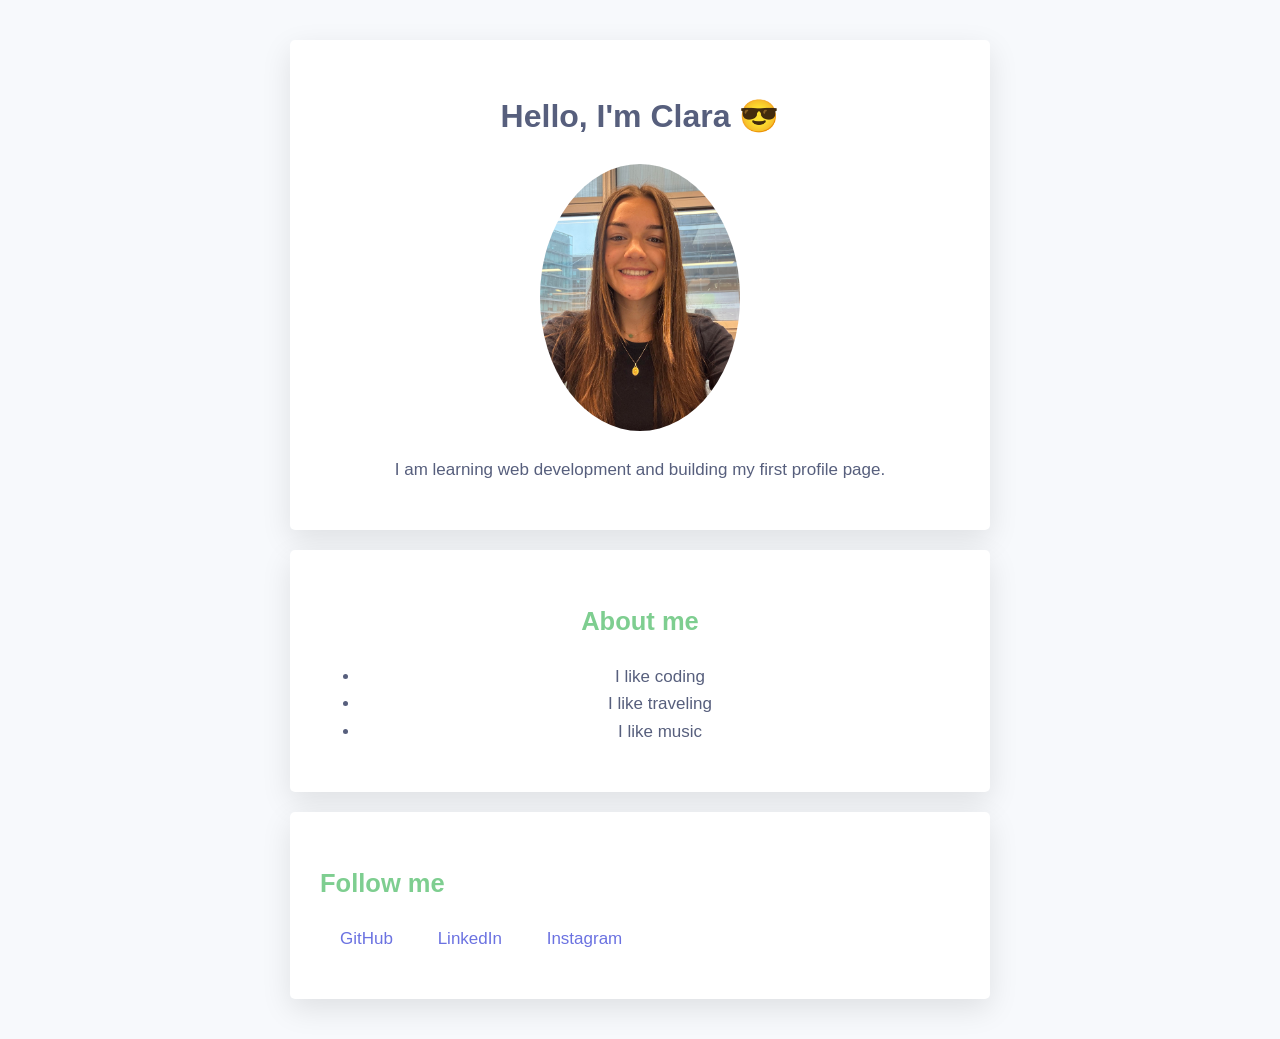
==== index.html @ 96c60b5c "Add files via upload" ====
<!DOCTYPE html>
<html>
<head>
  <title>My profile</title>
  <meta name="description" content="This is my profile page">
  <meta charset="utf-8">
  <link rel="stylesheet" href="style.css">
</head>
  

<body>

<div class="container">

  <div class="card-white text-center">
    <h1>Hello, I'm Clara 😎</h1>
    <img src="images/clara.jpg" alt="Clara profile picture" class="img-circle">
    <p>I am learning web development and building my first profile page.</p>
  </div>

  <div class="card-white text-center">
    <h2>About me</h2>
    <ul>
      <li>I like coding</li>
      <li>I like traveling</li>
      <li>I like music</li>
    </ul>
  </div>

  <div class="card-white">
  <h2>Follow me</h2>
  <ul class="list-inline">
    <li>
      <a href="https://github.com/" target="_blank">GitHub</a>
    </li>
    <li>
      <a href="https://www.linkedin.com/" target="_blank">LinkedIn</a>
    </li>
    <li>
      <a href="https://www.instagram.com/" target="_blank">Instagram</a>
    </li>
  </ul>
</div>

</div>

</body>
</html>
---- style.css ----
body {
  background-color: #F7F9FC;
  color: #575F7D;
  font-family: Arial, sans-serif;
  font-size: 17px;
  line-height: 1.6;
}

h1, h2, h3 {
  font-family: Helvetica, sans-serif;
}

h1 {
  font-size: 32px;
}

h2 {
  color: #7ECE90;
}

a {
  color: #6B72E1;
  text-decoration: none;
}

a:hover {
  color: black;
}

img {
  width: 200px;
}
@media (max-width: 960px) {
  .container {
    width: 700px;
  }
}

@media (max-width: 720px) {
  .container {
    width: 500px;
  }
}

@media (max-width: 540px) {
  .container {
    width: 300px;
  }
}
.container {
  width: 700px;
  margin: 40px auto;
}

.card-white {
  background: white;
  padding: 30px;
  margin: 20px 0;
  border-radius: 5px;
  box-shadow: 0px 10px 30px rgba(0,0,0,0.1);
}
.img-circle {
  border-radius: 50%;
}
.text-center {
  text-align: center;
}
.btn-blue {
  background-color: #6B72E1;
  color: white;
  padding: 15px 20px;
  border-radius: 5px;
  display: inline-block;
}

.btn-blue:hover {
  background-color: black;
  color: white;
}
.list-inline {
  list-style: none;
  padding-left: 0px;
}

.list-inline > li {
  display: inline;
  padding: 0px 20px;
}
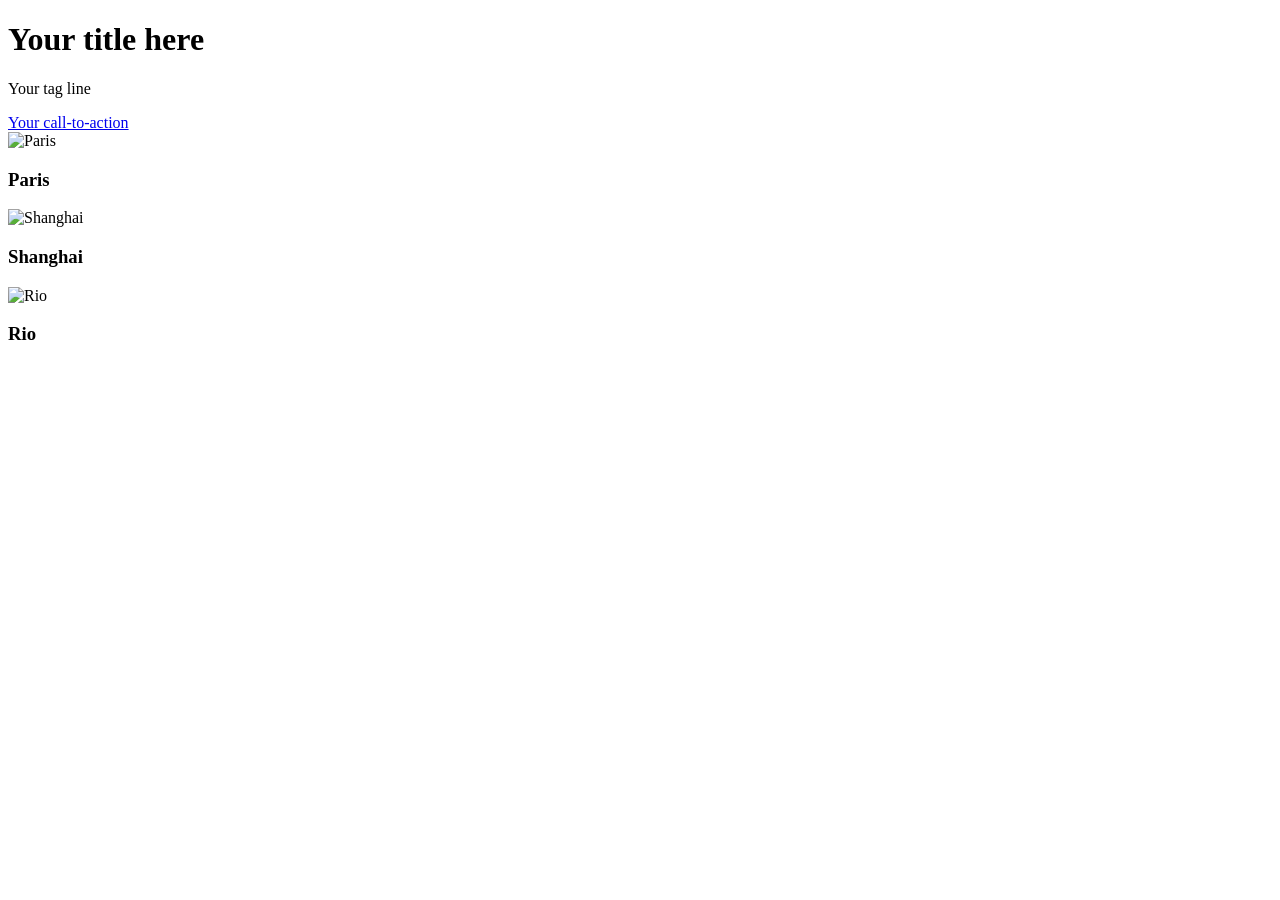
==== commit 8abd90d7: "Update index.html" ====
--- a/index.html
+++ b/index.html
@@ -1,46 +1,45 @@
 <!DOCTYPE html>
 <html>
+
 <head>
-  <title>My profile</title>
-  <meta name="description" content="This is my profile page">
+  <title>My UI Kit</title>
   <meta charset="utf-8">
-  <link rel="stylesheet" href="style.css">
+  <link rel="stylesheet" href="css/style.css">
 </head>
-  
 
 <body>
 
-<div class="container">
-
-  <div class="card-white text-center">
-    <h1>Hello, I'm Clara 😎</h1>
-    <img src="images/clara.jpg" alt="Clara profile picture" class="img-circle">
-    <p>I am learning web development and building my first profile page.</p>
+  <div class="banner">
+    <div class="container">
+      <h1>Your title here</h1>
+      <p>Your tag line</p>
+      <a href="#" class="btn-blue">Your call-to-action</a>
+    </div>
   </div>
 
-  <div class="card-white text-center">
-    <h2>About me</h2>
-    <ul>
-      <li>I like coding</li>
-      <li>I like traveling</li>
-      <li>I like music</li>
-    </ul>
+<div class="cards">
+
+  <div class="card">
+    <img src="images/paris.jpg" alt="Paris">
+    <h3>Paris</h3>
   </div>
 
-  <div class="card-white">
-  <h2>Follow me</h2>
-  <ul class="list-inline">
-    <li>
-      <a href="https://github.com/" target="_blank">GitHub</a>
-    </li>
-    <li>
-      <a href="https://www.linkedin.com/" target="_blank">LinkedIn</a>
-    </li>
-    <li>
-      <a href="https://www.instagram.com/" target="_blank">Instagram</a>
-    </li>
-  </ul>
-</div>
+  <div class="card">
+    <img src="images/paris.jpg" alt="Shanghai">
+    <h3>Shanghai</h3>
+  </div>
+
+  <div class="card">
+    <img src="images/paris.jpg" alt="Rio">
+    <h3>Rio</h3>
+  </div>
+
+  </div>
+
+  <div data-tf-live="01KKREYHSMTHV0FRHTQX5Y66R3"></div>
+  <script src="https://embed.typeform.com/next/embed.js"></script>
+</body>
+</html>
 
 </div>
 
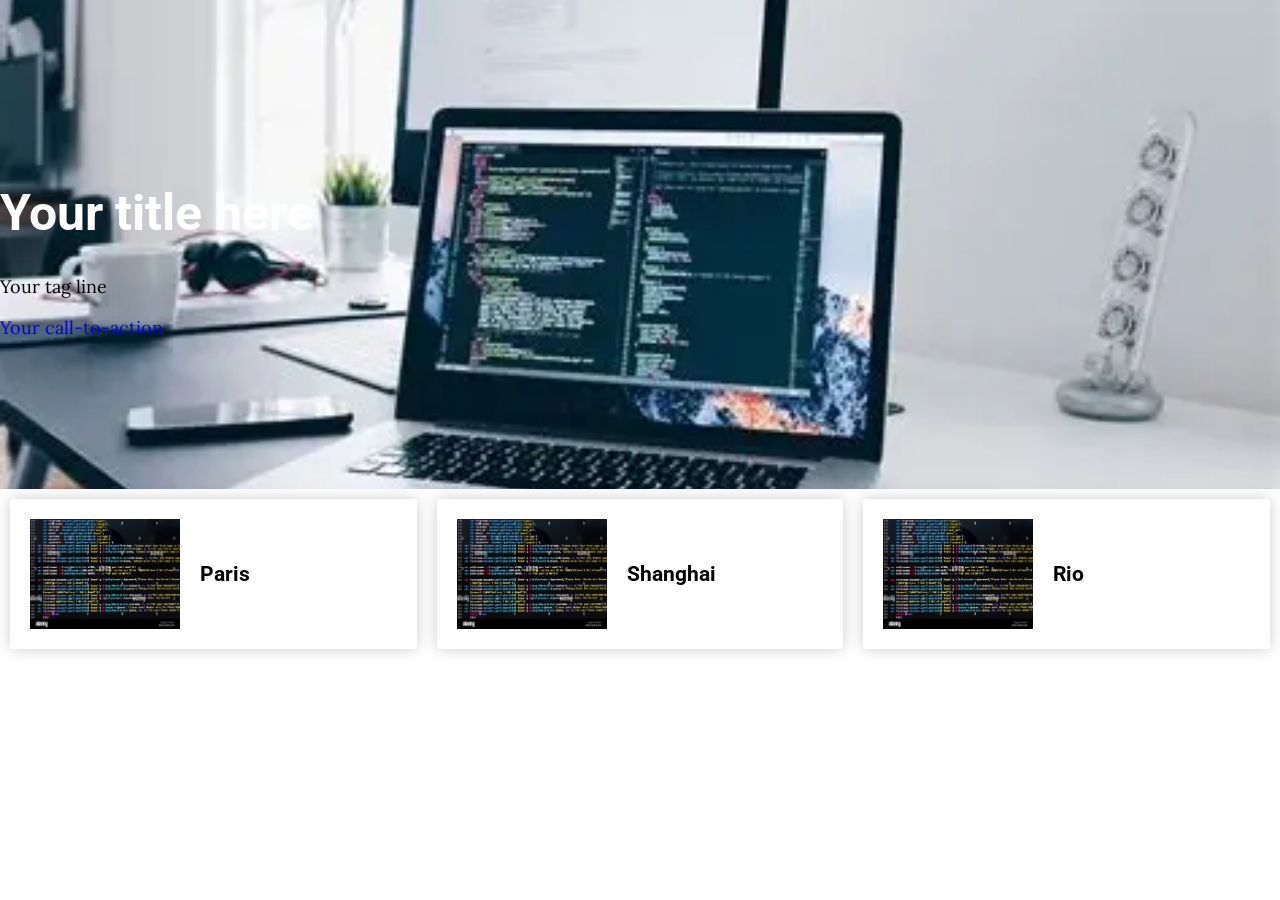
==== commit 792ac83a: "Add files via upload" ====
--- a/index.html
+++ b/index.html
@@ -39,9 +39,4 @@
   <div data-tf-live="01KKREYHSMTHV0FRHTQX5Y66R3"></div>
   <script src="https://embed.typeform.com/next/embed.js"></script>
 </body>
-</html>
-
-</div>
-
-</body>
-</html>
+</html>
--- a/css/style.css
+++ b/css/style.css
@@ -0,0 +1,24 @@
+/* Importing Google fonts */
+@import url("https://fonts.googleapis.com/css?family=Lora:400,700|Roboto:300,400,700");
+
+/* Importing component files */
+@import url("components/avatar.css");
+@import url("components/banner.css");
+@import url("components/button.css");
+@import url("components/card.css");
+
+/* General style rules for fonts and colors */
+body {
+  font-family: 'Lora', serif;
+  font-size: 18px;
+  margin: 0px;
+}
+
+h1, h2, h3 {
+  font-family: 'Roboto', sans-serif;
+  font-weight: bold;
+}
+
+a {
+  text-decoration: none;
+}
